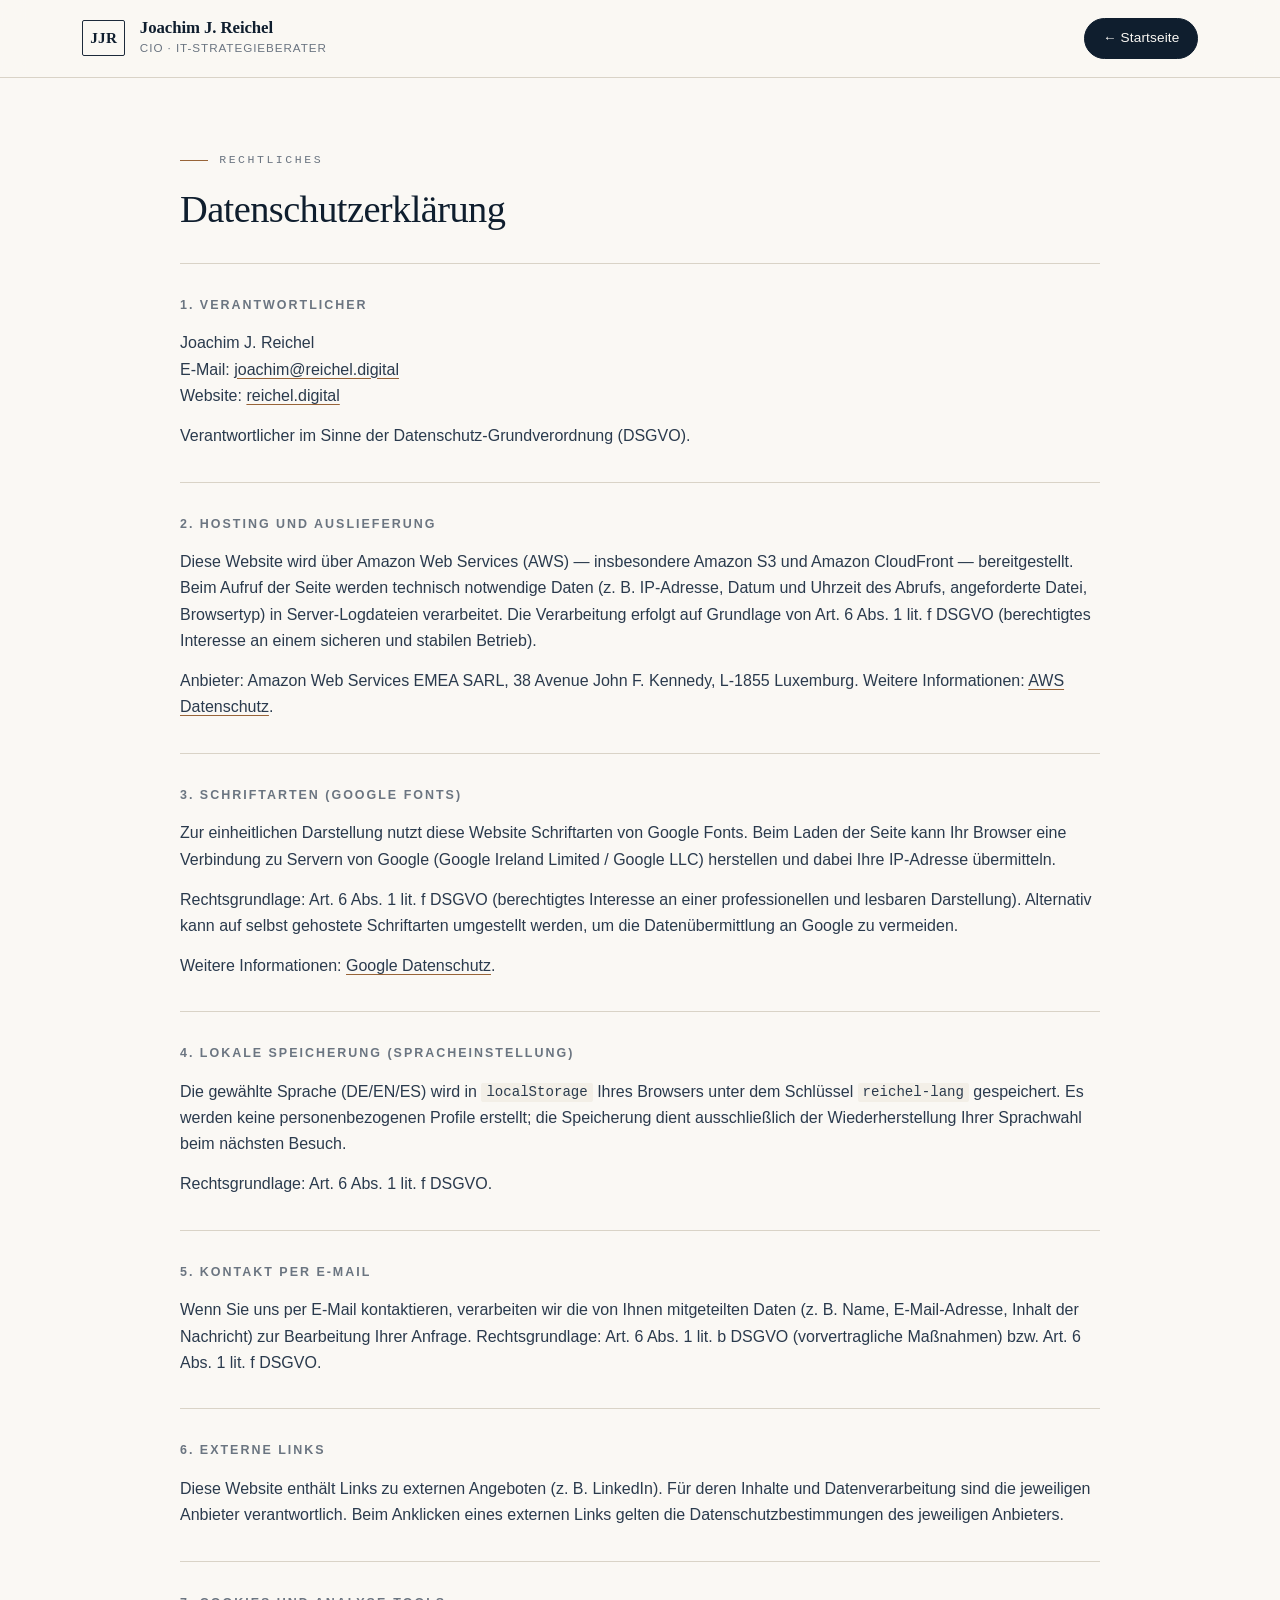
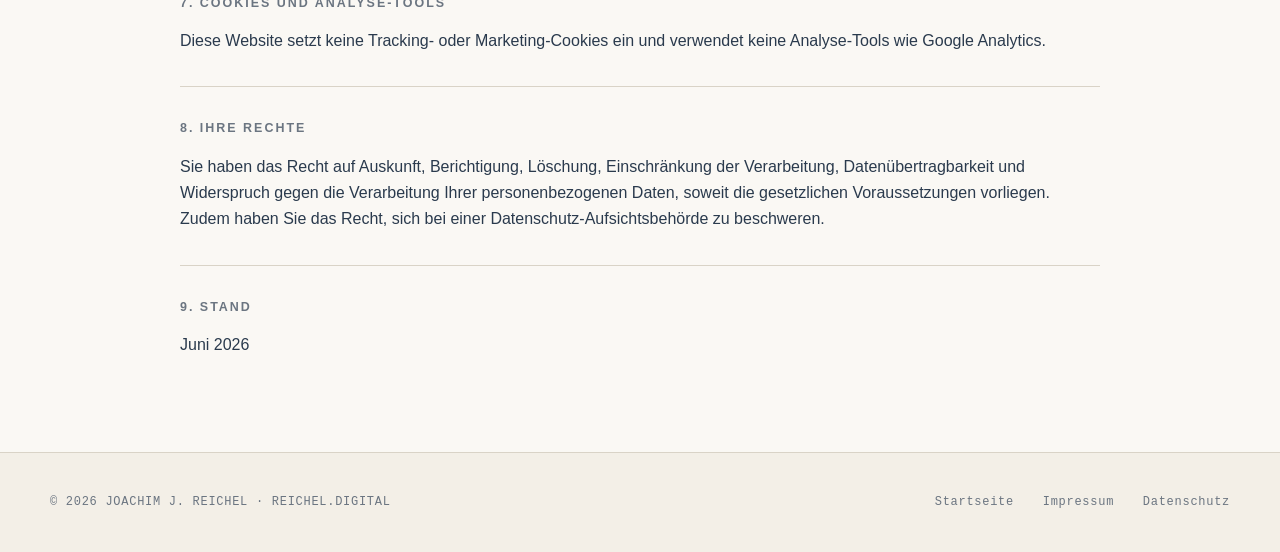
==== datenschutz.html @ 37ec3836 "Website für Produktion verbessern: SEO, Rechtliches und Performance. Portrait optimieren, Impressum/" ====
<!DOCTYPE html>
<html lang="de">
<head>
<meta charset="UTF-8" />
<title>Datenschutz — Joachim J. Reichel</title>
<meta name="viewport" content="width=device-width, initial-scale=1" />
<meta name="robots" content="noindex" />
<link rel="icon" href="favicon.svg" type="image/svg+xml" />
<link rel="stylesheet" href="styles.css" />
</head>
<body class="legal-page">
<a class="skip-link" href="#main">Zum Inhalt springen</a>
<header class="site-header">
  <div class="nav">
    <a href="index.html" class="brand" aria-label="Zur Startseite">
      <span class="brand-mark">JJR</span>
      <span>
        <span class="brand-name">Joachim J. Reichel</span>
        <span class="brand-role">CIO · IT-Strategieberater</span>
      </span>
    </a>
    <div class="nav-right">
      <a href="index.html" class="nav-cta legal-back">← Startseite</a>
    </div>
  </div>
</header>

<main id="main" class="legal-main">
  <div class="inner narrow">
    <div class="kicker">Rechtliches</div>
    <h1 class="section-title">Datenschutzerklärung</h1>

    <div class="legal-block">
      <h2>1. Verantwortlicher</h2>
      <p>
        Joachim J. Reichel<br />
        E-Mail: <a href="mailto:joachim@reichel.digital">joachim@reichel.digital</a><br />
        Website: <a href="https://reichel.digital/">reichel.digital</a>
      </p>
      <p>Verantwortlicher im Sinne der Datenschutz-Grundverordnung (DSGVO).</p>
    </div>

    <div class="legal-block">
      <h2>2. Hosting und Auslieferung</h2>
      <p>
        Diese Website wird über Amazon Web Services (AWS) — insbesondere Amazon S3 und
        Amazon CloudFront — bereitgestellt. Beim Aufruf der Seite werden technisch notwendige
        Daten (z. B. IP-Adresse, Datum und Uhrzeit des Abrufs, angeforderte Datei, Browsertyp)
        in Server-Logdateien verarbeitet. Die Verarbeitung erfolgt auf Grundlage von
        Art. 6 Abs. 1 lit. f DSGVO (berechtigtes Interesse an einem sicheren und stabilen Betrieb).
      </p>
      <p>
        Anbieter: Amazon Web Services EMEA SARL, 38 Avenue John F. Kennedy, L-1855 Luxemburg.
        Weitere Informationen:
        <a href="https://aws.amazon.com/de/privacy/" target="_blank" rel="noopener">AWS Datenschutz</a>.
      </p>
    </div>

    <div class="legal-block">
      <h2>3. Schriftarten (Google Fonts)</h2>
      <p>
        Zur einheitlichen Darstellung nutzt diese Website Schriftarten von Google Fonts.
        Beim Laden der Seite kann Ihr Browser eine Verbindung zu Servern von Google
        (Google Ireland Limited / Google LLC) herstellen und dabei Ihre IP-Adresse übermitteln.
      </p>
      <p>
        Rechtsgrundlage: Art. 6 Abs. 1 lit. f DSGVO (berechtigtes Interesse an einer
        professionellen und lesbaren Darstellung). Alternativ kann auf selbst gehostete
        Schriftarten umgestellt werden, um die Datenübermittlung an Google zu vermeiden.
      </p>
      <p>
        Weitere Informationen:
        <a href="https://policies.google.com/privacy" target="_blank" rel="noopener">Google Datenschutz</a>.
      </p>
    </div>

    <div class="legal-block">
      <h2>4. Lokale Speicherung (Spracheinstellung)</h2>
      <p>
        Die gewählte Sprache (DE/EN/ES) wird in <code>localStorage</code> Ihres Browsers
        unter dem Schlüssel <code>reichel-lang</code> gespeichert. Es werden keine personenbezogenen
        Profile erstellt; die Speicherung dient ausschließlich der Wiederherstellung Ihrer
        Sprachwahl beim nächsten Besuch.
      </p>
      <p>Rechtsgrundlage: Art. 6 Abs. 1 lit. f DSGVO.</p>
    </div>

    <div class="legal-block">
      <h2>5. Kontakt per E-Mail</h2>
      <p>
        Wenn Sie uns per E-Mail kontaktieren, verarbeiten wir die von Ihnen mitgeteilten Daten
        (z. B. Name, E-Mail-Adresse, Inhalt der Nachricht) zur Bearbeitung Ihrer Anfrage.
        Rechtsgrundlage: Art. 6 Abs. 1 lit. b DSGVO (vorvertragliche Maßnahmen) bzw.
        Art. 6 Abs. 1 lit. f DSGVO.
      </p>
    </div>

    <div class="legal-block">
      <h2>6. Externe Links</h2>
      <p>
        Diese Website enthält Links zu externen Angeboten (z. B. LinkedIn). Für deren Inhalte
        und Datenverarbeitung sind die jeweiligen Anbieter verantwortlich. Beim Anklicken
        eines externen Links gelten die Datenschutzbestimmungen des jeweiligen Anbieters.
      </p>
    </div>

    <div class="legal-block">
      <h2>7. Cookies und Analyse-Tools</h2>
      <p>
        Diese Website setzt keine Tracking- oder Marketing-Cookies ein und verwendet
        keine Analyse-Tools wie Google Analytics.
      </p>
    </div>

    <div class="legal-block">
      <h2>8. Ihre Rechte</h2>
      <p>
        Sie haben das Recht auf Auskunft, Berichtigung, Löschung, Einschränkung der Verarbeitung,
        Datenübertragbarkeit und Widerspruch gegen die Verarbeitung Ihrer personenbezogenen Daten,
        soweit die gesetzlichen Voraussetzungen vorliegen. Zudem haben Sie das Recht, sich bei
        einer Datenschutz-Aufsichtsbehörde zu beschweren.
      </p>
    </div>

    <div class="legal-block">
      <h2>9. Stand</h2>
      <p>Juni 2026</p>
    </div>
  </div>
</main>

<footer class="site-footer">
  <div class="footer-inner">
    <div>© <span class="year"></span> JOACHIM J. REICHEL · REICHEL.DIGITAL</div>
    <div class="footer-links">
      <a href="index.html">Startseite</a>
      <a href="impressum.html">Impressum</a>
      <a href="datenschutz.html" aria-current="page">Datenschutz</a>
    </div>
  </div>
</footer>

<script>document.querySelectorAll('.year').forEach(el => el.textContent = new Date().getFullYear());</script>
</body>
</html>
---- styles.css ----
/* ============================================================
   Joachim J. Reichel – reichel.digital
   Editorial, ruhig, vertrauensstiftend
   ============================================================ */

:root {
  /* Farben – warmes Off-White mit tiefem Navy */
  --bg:            #faf8f4;
  --bg-deep:       #f3efe7;
  --ink:           #0f1e2e;
  --ink-soft:      #2a3a4d;
  --muted:         #6b7581;
  --line:          #d9d3c7;
  --line-strong:   #1c2a3a;
  --accent:        oklch(55% 0.09 60);   /* gedämpftes Messing */
  --accent-soft:   oklch(55% 0.09 60 / 0.10);

  /* Typo */
  --serif: "Source Serif 4", "Source Serif Pro", Georgia, "Times New Roman", serif;
  --sans:  "Inter", -apple-system, BlinkMacSystemFont, "Segoe UI", Helvetica, Arial, sans-serif;
  --mono:  "JetBrains Mono", ui-monospace, SFMono-Regular, Menlo, Consolas, monospace;

  /* Rhythmus */
  --max:    1180px;
  --narrow: 920px;
}

* { box-sizing: border-box; margin: 0; padding: 0; }

html { scroll-behavior: smooth; }

@media (prefers-reduced-motion: reduce) {
  html { scroll-behavior: auto; }
  *, *::before, *::after {
    animation-duration: 0.01ms !important;
    animation-iteration-count: 1 !important;
    transition-duration: 0.01ms !important;
  }
}

/* ---------- Skip link ---------- */
.skip-link {
  position: absolute;
  left: 1rem;
  top: -100%;
  z-index: 100;
  padding: 0.65rem 1rem;
  background: var(--ink);
  color: var(--bg);
  font-size: 0.85rem;
  border-radius: 2px;
}

.skip-link:focus {
  top: 1rem;
}

/* ---------- Focus ---------- */
a:focus-visible,
button:focus-visible {
  outline: 2px solid var(--accent);
  outline-offset: 3px;
}

.lang-switch button:focus-visible {
  outline-offset: 2px;
}

body {
  font-family: var(--sans);
  font-size: 17px;
  line-height: 1.6;
  color: var(--ink);
  background: var(--bg);
  -webkit-font-smoothing: antialiased;
  -moz-osx-font-smoothing: grayscale;
  font-feature-settings: "ss01", "cv11";
  text-rendering: optimizeLegibility;
}

a { color: inherit; text-decoration: none; }

img { display: block; max-width: 100%; }

::selection { background: var(--ink); color: var(--bg); }

/* ---------- Sprachcontainer ---------- */
.lang { display: none; }
.lang.active { display: block; }

/* ---------- Header ---------- */
.site-header {
  position: sticky;
  top: 0;
  z-index: 40;
  background: color-mix(in srgb, var(--bg) 92%, transparent);
  backdrop-filter: saturate(1.4) blur(12px);
  -webkit-backdrop-filter: saturate(1.4) blur(12px);
  border-bottom: 1px solid var(--line);
}

.nav {
  max-width: var(--max);
  margin: 0 auto;
  padding: 1.1rem 2rem;
  display: flex;
  align-items: center;
  justify-content: space-between;
  gap: 2rem;
}

.brand {
  display: flex;
  align-items: center;
  gap: 0.9rem;
}

.brand-mark {
  min-width: 42px;
  height: 36px;
  padding: 0 0.45rem;
  border: 1px solid var(--line-strong);
  display: grid;
  place-items: center;
  font-family: var(--serif);
  font-weight: 600;
  font-size: 0.95rem;
  color: var(--ink);
  letter-spacing: 0.02em;
  border-radius: 2px;
}

.brand-name {
  display: block;
  font-family: var(--serif);
  font-size: 1.05rem;
  font-weight: 600;
  letter-spacing: -0.005em;
  color: var(--ink);
  line-height: 1.1;
}

.brand-role {
  display: block;
  font-size: 0.73rem;
  color: var(--muted);
  letter-spacing: 0.08em;
  text-transform: uppercase;
  margin-top: 2px;
  white-space: nowrap;
}

.nav-links {
  display: flex;
  gap: 2.1rem;
  font-size: 0.88rem;
  align-items: center;
  color: var(--ink-soft);
}

.nav-links a {
  position: relative;
  padding: 0.25rem 0;
  transition: color 0.18s ease;
}

.nav-links a:hover { color: var(--ink); }

.nav-links a::after {
  content: "";
  position: absolute;
  left: 0;
  right: 0;
  bottom: -2px;
  height: 1px;
  background: var(--ink);
  transform: scaleX(0);
  transform-origin: left;
  transition: transform 0.22s ease;
}

.nav-links a:hover::after { transform: scaleX(1); }

.nav-right {
  display: flex;
  align-items: center;
  gap: 1.2rem;
}

.lang-switch {
  display: flex;
  font-size: 0.72rem;
  letter-spacing: 0.12em;
  color: var(--muted);
  font-family: var(--mono);
}

.lang-switch button {
  background: none;
  border: none;
  padding: 0.3rem 0.55rem;
  cursor: pointer;
  color: inherit;
  letter-spacing: inherit;
  font-family: inherit;
  transition: color 0.15s;
  border-radius: 2px;
}

.lang-switch button:hover { color: var(--ink); }

.lang-switch button.on {
  color: var(--ink);
  font-weight: 600;
}

.lang-switch .sep {
  opacity: 0.4;
  padding: 0.3rem 0;
}

.nav-cta {
  font-size: 0.85rem;
  padding: 0.55rem 1.1rem;
  background: var(--ink);
  color: var(--bg);
  border-radius: 999px;
  border: 1px solid var(--ink);
  cursor: pointer;
  font-family: inherit;
  letter-spacing: 0.01em;
  transition: background 0.18s, color 0.18s, transform 0.12s;
}

.nav-cta:hover {
  background: transparent;
  color: var(--ink);
}

.nav-toggle {
  display: none;
  background: none;
  border: 1px solid var(--line-strong);
  width: 40px;
  height: 40px;
  border-radius: 2px;
  font-size: 1.1rem;
  cursor: pointer;
  color: var(--ink);
}

/* ---------- Sections ---------- */
section { padding: 6rem 2rem; }
.inner { max-width: var(--max); margin: 0 auto; }
.narrow { max-width: var(--narrow); margin: 0 auto; }

.kicker {
  font-family: var(--mono);
  font-size: 0.72rem;
  letter-spacing: 0.22em;
  text-transform: uppercase;
  color: var(--muted);
  display: inline-flex;
  align-items: center;
  gap: 0.7rem;
  margin-bottom: 1.1rem;
}

.kicker::before {
  content: "";
  width: 28px;
  height: 1px;
  background: var(--accent);
  display: inline-block;
}

h1, h2, h3 {
  font-family: var(--serif);
  font-weight: 500;
  color: var(--ink);
  letter-spacing: -0.015em;
  text-wrap: balance;
}

.section-title {
  font-size: clamp(1.8rem, 3vw, 2.4rem);
  line-height: 1.15;
  margin-bottom: 1rem;
}

.section-lede {
  font-size: 1.05rem;
  color: var(--ink-soft);
  max-width: 42rem;
  line-height: 1.6;
  text-wrap: pretty;
}

/* ---------- Hero ---------- */
.hero {
  padding-top: 4rem;
  padding-bottom: 6rem;
  position: relative;
}

.hero-grid {
  display: grid;
  grid-template-columns: minmax(0, 1.15fr) minmax(0, 1fr);
  gap: 4rem;
  align-items: center;
}

.hero-headline {
  font-family: var(--serif);
  font-size: clamp(2.4rem, 5vw, 4rem);
  font-weight: 400;
  line-height: 1.05;
  letter-spacing: -0.025em;
  color: var(--ink);
  margin-bottom: 1.75rem;
  text-wrap: balance;
}

.hero-headline em {
  font-style: italic;
  font-weight: 400;
  color: var(--accent);
}

.hero-lede {
  font-size: 1.12rem;
  line-height: 1.55;
  color: var(--ink-soft);
  max-width: 30rem;
  margin-bottom: 2.2rem;
  text-wrap: pretty;
}

.hero-actions {
  display: flex;
  gap: 1rem;
  flex-wrap: wrap;
  align-items: center;
}

.btn {
  font-family: inherit;
  font-size: 0.92rem;
  padding: 0.85rem 1.5rem;
  border-radius: 999px;
  border: 1px solid transparent;
  cursor: pointer;
  display: inline-flex;
  align-items: center;
  gap: 0.55rem;
  letter-spacing: 0.005em;
  transition: background 0.18s ease, color 0.18s ease, border-color 0.18s ease, transform 0.12s ease;
}

.btn-primary {
  background: var(--ink);
  color: var(--bg);
  border-color: var(--ink);
}

.btn-primary:hover {
  background: transparent;
  color: var(--ink);
}

.btn-ghost {
  background: transparent;
  color: var(--ink);
  border-color: var(--line-strong);
}

.btn-ghost:hover {
  background: var(--ink);
  color: var(--bg);
  border-color: var(--ink);
}

.btn .arrow {
  display: inline-block;
  transition: transform 0.2s ease;
}

.btn:hover .arrow { transform: translateX(3px); }

/* Portrait – editorial Rahmen */
.portrait-wrap {
  position: relative;
  aspect-ratio: 4 / 5;
  overflow: hidden;
  background: var(--bg-deep);
  border-radius: 2px;
}

.portrait-wrap img {
  width: 100%;
  height: 100%;
  object-fit: cover;
  object-position: 58% 18%;
  filter: saturate(0.92) contrast(1.02);
}

.portrait-caption {
  position: absolute;
  left: 0;
  right: 0;
  bottom: 0;
  padding: 1rem 1.2rem;
  background: linear-gradient(to top, rgba(15, 30, 46, 0.82), transparent);
  color: rgba(255, 255, 255, 0.92);
  font-family: var(--mono);
  font-size: 0.7rem;
  letter-spacing: 0.14em;
  text-transform: uppercase;
  display: flex;
  justify-content: space-between;
  align-items: flex-end;
}

.portrait-meta-lines {
  display: flex;
  flex-direction: column;
  gap: 0.2rem;
}

.portrait-meta-lines span:first-child { color: #fff; }
.portrait-meta-lines span:last-child { opacity: 0.7; letter-spacing: 0.1em; }

/* ---------- Credentials-Streifen ---------- */
.creds {
  padding: 2.2rem 2rem;
  border-top: 1px solid var(--line);
  border-bottom: 1px solid var(--line);
  background: var(--bg-deep);
}

.creds-inner {
  max-width: var(--max);
  margin: 0 auto;
  display: grid;
  grid-template-columns: auto 1fr;
  gap: 3rem;
  align-items: center;
}

.creds-label {
  font-family: var(--mono);
  font-size: 0.7rem;
  letter-spacing: 0.18em;
  text-transform: uppercase;
  color: var(--muted);
  max-width: 11rem;
  line-height: 1.4;
}

.creds-list {
  display: grid;
  grid-template-columns: repeat(4, minmax(0, 1fr));
  gap: 2.5rem;
}

.cred {
  display: flex;
  flex-direction: column;
  gap: 0.3rem;
  border-left: 1px solid var(--line);
  padding-left: 1.3rem;
}

.cred-num {
  font-family: var(--serif);
  font-size: 1.8rem;
  line-height: 1;
  font-weight: 500;
  color: var(--ink);
  letter-spacing: -0.02em;
}

.cred-num sup {
  font-size: 0.9rem;
  font-weight: 400;
  margin-left: 2px;
  color: var(--accent);
  top: -0.5em;
  position: relative;
}

.cred-label {
  font-size: 0.8rem;
  color: var(--ink-soft);
  line-height: 1.4;
}

/* ---------- Services ---------- */
.services {
  background: var(--bg);
}

.services-header {
  display: grid;
  grid-template-columns: minmax(0, 1fr) minmax(0, 1fr);
  gap: 3rem;
  align-items: flex-end;
  margin-bottom: 4rem;
}

.services-list {
  display: flex;
  flex-direction: column;
}

.service {
  display: grid;
  grid-template-columns: 5rem minmax(0, 2fr) minmax(0, 3fr);
  gap: 3rem;
  padding: 2.4rem 0;
  border-top: 1px solid var(--line);
  align-items: flex-start;
  transition: background 0.2s ease;
  margin: 0 -1rem;
  padding-left: 1rem;
  padding-right: 1rem;
}

.service:last-child { border-bottom: 1px solid var(--line); }

.service:hover { background: var(--bg-deep); }

.service-num {
  font-family: var(--serif);
  font-size: 1.6rem;
  font-weight: 500;
  color: var(--accent);
  letter-spacing: -0.01em;
}

.service-title {
  font-family: var(--serif);
  font-size: 1.45rem;
  line-height: 1.2;
  font-weight: 500;
  color: var(--ink);
  letter-spacing: -0.015em;
}

.service-body p {
  font-size: 1rem;
  color: var(--ink-soft);
  line-height: 1.6;
  margin-bottom: 1.1rem;
  text-wrap: pretty;
}

.service-list {
  list-style: none;
  display: flex;
  flex-direction: column;
  gap: 0.55rem;
}

.service-list li {
  font-size: 0.92rem;
  color: var(--ink-soft);
  padding-left: 1.2rem;
  position: relative;
  line-height: 1.5;
}

.service-list li::before {
  content: "";
  position: absolute;
  left: 0;
  top: 0.65rem;
  width: 8px;
  height: 1px;
  background: var(--accent);
}

/* ---------- Projects / Approach ---------- */
.approach {
  background: var(--bg-deep);
  border-top: 1px solid var(--line);
  border-bottom: 1px solid var(--line);
}

.approach-grid {
  display: grid;
  grid-template-columns: minmax(0, 1fr) minmax(0, 1.2fr);
  gap: 4rem;
  align-items: flex-start;
}

.approach-engagements {
  list-style: none;
  display: flex;
  flex-direction: column;
  gap: 1.4rem;
  margin-top: 2rem;
}

.approach-engagements li {
  display: grid;
  grid-template-columns: auto 1fr;
  gap: 1.1rem;
  align-items: flex-start;
  padding-bottom: 1.4rem;
  border-bottom: 1px solid var(--line);
  font-size: 0.98rem;
  line-height: 1.5;
  color: var(--ink-soft);
}

.approach-engagements li:last-child { border-bottom: none; }

.approach-engagements .tag {
  font-family: var(--mono);
  font-size: 0.68rem;
  letter-spacing: 0.14em;
  text-transform: uppercase;
  color: var(--accent);
  padding: 0.3rem 0.55rem;
  border: 1px solid var(--accent);
  border-radius: 2px;
  white-space: nowrap;
  background: var(--bg);
}

.principles {
  background: var(--ink);
  color: var(--bg);
  padding: 2.4rem;
  border-radius: 2px;
  position: relative;
  overflow: hidden;
}

.principles h3 {
  color: var(--bg);
  font-size: 1.3rem;
  margin-bottom: 1.2rem;
}

.principles p {
  font-size: 0.98rem;
  color: rgba(250, 248, 244, 0.75);
  line-height: 1.6;
  margin-bottom: 1.8rem;
}

.principles-list {
  list-style: none;
  display: flex;
  flex-direction: column;
  gap: 1rem;
}

.principles-list li {
  display: grid;
  grid-template-columns: auto 1fr;
  gap: 1rem;
  padding-top: 1rem;
  border-top: 1px solid rgba(250, 248, 244, 0.14);
  font-size: 0.92rem;
  color: rgba(250, 248, 244, 0.9);
}

.principles-list li:first-child {
  border-top: none;
  padding-top: 0;
}

.principles-list .pnum {
  font-family: var(--serif);
  font-style: italic;
  font-size: 0.95rem;
  color: var(--accent);
  min-width: 1.2rem;
}

/* ---------- About ---------- */
.about-grid {
  display: grid;
  grid-template-columns: minmax(0, 1.1fr) minmax(0, 1fr);
  gap: 5rem;
  align-items: flex-start;
}

.about-copy {
  max-width: 34rem;
}

.about-copy p {
  font-size: 1.05rem;
  line-height: 1.7;
  color: var(--ink-soft);
  margin-bottom: 1.3rem;
  text-wrap: pretty;
}

.about-copy p:first-of-type::first-letter {
  font-family: var(--serif);
  font-size: 3.8rem;
  line-height: 0.9;
  float: left;
  padding: 0.3rem 0.7rem 0 0;
  color: var(--ink);
  font-weight: 500;
}

.about-card {
  border: 1px solid var(--line-strong);
  padding: 2rem;
  background: var(--bg);
  border-radius: 2px;
}

.about-card h3 {
  font-size: 1.05rem;
  font-family: var(--sans);
  font-weight: 600;
  letter-spacing: 0.01em;
  margin-bottom: 1.3rem;
  text-transform: uppercase;
  font-size: 0.78rem;
  letter-spacing: 0.18em;
  color: var(--muted);
  font-family: var(--mono);
}

.about-list {
  list-style: none;
  display: flex;
  flex-direction: column;
}

.about-list li {
  padding: 1rem 0;
  border-top: 1px solid var(--line);
  font-size: 0.95rem;
  line-height: 1.5;
  color: var(--ink-soft);
  display: grid;
  grid-template-columns: 1.8rem 1fr;
  align-items: baseline;
  gap: 0.5rem;
}

.about-list li:first-child { border-top: none; }

.about-list .idx {
  font-family: var(--mono);
  font-size: 0.72rem;
  color: var(--accent);
  letter-spacing: 0.1em;
}

.about-list strong {
  color: var(--ink);
  font-weight: 600;
}

/* ---------- Sailing ---------- */
.sailing {
  background: var(--ink);
  color: var(--bg);
  position: relative;
  overflow: hidden;
}

.sailing .kicker { color: rgba(250, 248, 244, 0.6); }
.sailing .kicker::before { background: var(--accent); }
.sailing h2 { color: var(--bg); }

.sailing-grid {
  display: grid;
  grid-template-columns: minmax(0, 1fr) minmax(0, 1fr);
  gap: 5rem;
  align-items: center;
}

.sailing-intro {
  font-size: 1.1rem;
  color: rgba(250, 248, 244, 0.8);
  line-height: 1.6;
  margin: 1.3rem 0 2rem;
  text-wrap: pretty;
}

.sailing-quote {
  font-family: var(--serif);
  font-style: italic;
  font-size: 1.5rem;
  line-height: 1.4;
  color: var(--bg);
  border-left: 2px solid var(--accent);
  padding-left: 1.5rem;
  margin: 2rem 0;
  text-wrap: balance;
}

.sailing-principles {
  list-style: none;
  display: flex;
  flex-direction: column;
  gap: 1.2rem;
}

.sailing-principles li {
  display: grid;
  grid-template-columns: auto 1fr;
  gap: 1.2rem;
  padding-bottom: 1.2rem;
  border-bottom: 1px solid rgba(250, 248, 244, 0.14);
  font-size: 0.98rem;
  color: rgba(250, 248, 244, 0.85);
  line-height: 1.5;
}

.sailing-principles li:last-child { border-bottom: none; padding-bottom: 0; }

.sailing-principles .roman {
  font-family: var(--serif);
  font-style: italic;
  color: var(--accent);
  min-width: 1.8rem;
  font-size: 0.95rem;
}

.sailing-principles strong {
  color: var(--bg);
  font-weight: 600;
  display: block;
  margin-bottom: 0.25rem;
  font-family: var(--serif);
  font-style: italic;
  font-size: 1.05rem;
}

.sailing-illus {
  aspect-ratio: 3/4;
  background: linear-gradient(160deg, #132334 0%, #0a1622 60%, #050c14 100%);
  border: 1px solid rgba(250, 248, 244, 0.1);
  border-radius: 2px;
  position: relative;
  overflow: hidden;
  padding: 2rem;
  display: flex;
  flex-direction: column;
  justify-content: space-between;
}

.sailing-illus svg { width: 100%; height: auto; }

.sailing-illus-label {
  font-family: var(--mono);
  font-size: 0.7rem;
  letter-spacing: 0.16em;
  text-transform: uppercase;
  color: rgba(250, 248, 244, 0.55);
  display: flex;
  justify-content: space-between;
}

.sailing-illus-title {
  font-family: var(--serif);
  font-style: italic;
  font-size: 1.6rem;
  color: var(--bg);
}

/* ---------- Contact ---------- */
.contact {
  background: var(--bg);
}

.contact-grid {
  display: grid;
  grid-template-columns: minmax(0, 1fr) minmax(0, 1fr);
  gap: 4rem;
  align-items: flex-start;
  margin-top: 3rem;
}

.contact-primary {
  border: 1px solid var(--line-strong);
  padding: 2.5rem;
  background: var(--bg);
  border-radius: 2px;
}

.contact-primary p {
  font-size: 1rem;
  color: var(--ink-soft);
  line-height: 1.6;
  margin-bottom: 1.8rem;
}

.contact-row {
  padding: 1.1rem 0;
  border-top: 1px solid var(--line);
  display: grid;
  grid-template-columns: 7rem 1fr;
  align-items: baseline;
  gap: 1rem;
}

.contact-row:first-of-type { border-top: none; }

.contact-label {
  font-family: var(--mono);
  font-size: 0.7rem;
  letter-spacing: 0.16em;
  text-transform: uppercase;
  color: var(--muted);
}

.contact-value {
  font-size: 1rem;
  color: var(--ink);
}

.contact-value a {
  text-decoration: underline;
  text-decoration-thickness: 1px;
  text-underline-offset: 3px;
  text-decoration-color: var(--accent);
  transition: color 0.15s;
}

.contact-value a:hover { color: var(--accent); }

.contact-aside h3 {
  font-size: 0.78rem;
  letter-spacing: 0.18em;
  text-transform: uppercase;
  font-family: var(--mono);
  font-weight: 400;
  color: var(--muted);
  margin-bottom: 1.5rem;
}

.contact-aside ol {
  list-style: none;
  counter-reset: stepcount;
  display: flex;
  flex-direction: column;
  gap: 1.4rem;
}

.contact-aside ol li {
  counter-increment: stepcount;
  display: grid;
  grid-template-columns: 2rem 1fr;
  gap: 0.8rem;
  font-size: 1rem;
  line-height: 1.5;
  color: var(--ink-soft);
}

.contact-aside ol li::before {
  content: counter(stepcount, decimal-leading-zero);
  font-family: var(--mono);
  font-size: 0.8rem;
  color: var(--accent);
  letter-spacing: 0.06em;
  padding-top: 2px;
}

.contact-close {
  margin-top: 2rem;
  font-style: italic;
  font-family: var(--serif);
  font-size: 1.05rem;
  line-height: 1.5;
  color: var(--ink);
  padding-top: 1.8rem;
  border-top: 1px solid var(--line);
  text-wrap: pretty;
}

/* ---------- Footer ---------- */
.site-footer {
  border-top: 1px solid var(--line);
  padding: 2.5rem 2rem;
  font-size: 0.85rem;
  color: var(--muted);
  background: var(--bg-deep);
}

.footer-inner {
  max-width: var(--max);
  margin: 0 auto;
  display: flex;
  flex-wrap: wrap;
  justify-content: space-between;
  align-items: center;
  gap: 1rem;
  font-family: var(--mono);
  font-size: 0.75rem;
  letter-spacing: 0.06em;
}

.footer-links {
  display: flex;
  gap: 1.8rem;
}

.footer-links a:hover { color: var(--ink); }

/* ---------- Responsive ---------- */
@media (max-width: 1000px) {
  .hero-grid,
  .services-header,
  .approach-grid,
  .about-grid,
  .sailing-grid,
  .contact-grid {
    grid-template-columns: minmax(0, 1fr);
    gap: 3rem;
  }

  .hero { padding-bottom: 4rem; }

  .creds-inner {
    grid-template-columns: 1fr;
    gap: 1.5rem;
  }

  .creds-list {
    grid-template-columns: repeat(2, minmax(0, 1fr));
    gap: 1.8rem 2rem;
  }

  .service {
    grid-template-columns: 3rem 1fr;
    gap: 1rem 1.5rem;
  }

  .service-body {
    grid-column: 1 / -1;
    margin-top: 0.5rem;
  }

  section { padding: 4.5rem 1.5rem; }

  .nav { padding: 1rem 1.5rem; gap: 1rem; }
}

@media (max-width: 720px) {
  body { font-size: 16px; }

  .nav-links { display: none; }
  .nav-links.open {
    display: flex;
    position: absolute;
    top: 100%;
    left: 0;
    right: 0;
    flex-direction: column;
    gap: 0;
    background: var(--bg);
    border-bottom: 1px solid var(--line);
    padding: 0.5rem 1.5rem 1.5rem;
  }
  .nav-links.open a {
    padding: 0.9rem 0;
    border-bottom: 1px solid var(--line);
  }
  .nav-toggle { display: block; }
  .nav-cta { display: none; }

  .hero { padding-top: 2.5rem; }

  .about-copy p:first-of-type::first-letter {
    font-size: 3rem;
  }

  .sailing-quote { font-size: 1.25rem; }

  .contact-primary, .principles { padding: 1.6rem; }

  .contact-row {
    grid-template-columns: 1fr;
    gap: 0.2rem;
  }

  .footer-inner { flex-direction: column; align-items: flex-start; }
}

/* ---------- Legal pages ---------- */
.legal-page .legal-main {
  padding: 4rem 2rem 5rem;
}

.legal-block {
  margin-top: 2rem;
  padding-top: 2rem;
  border-top: 1px solid var(--line);
}

.legal-block:first-of-type {
  margin-top: 1.5rem;
}

.legal-block h2 {
  font-family: var(--sans);
  font-size: 0.78rem;
  font-weight: 600;
  letter-spacing: 0.16em;
  text-transform: uppercase;
  color: var(--muted);
  margin-bottom: 0.9rem;
}

.legal-block p,
.legal-block li {
  font-size: 1rem;
  line-height: 1.65;
  color: var(--ink-soft);
  margin-bottom: 0.85rem;
}

.legal-block a {
  text-decoration: underline;
  text-decoration-color: var(--accent);
  text-underline-offset: 3px;
}

.legal-block code {
  font-family: var(--mono);
  font-size: 0.88em;
  background: var(--bg-deep);
  padding: 0.1em 0.35em;
  border-radius: 2px;
}

.legal-back {
  white-space: nowrap;
}

@media (max-width: 720px) {
  .legal-page .nav-cta.legal-back { display: inline-flex; }
}
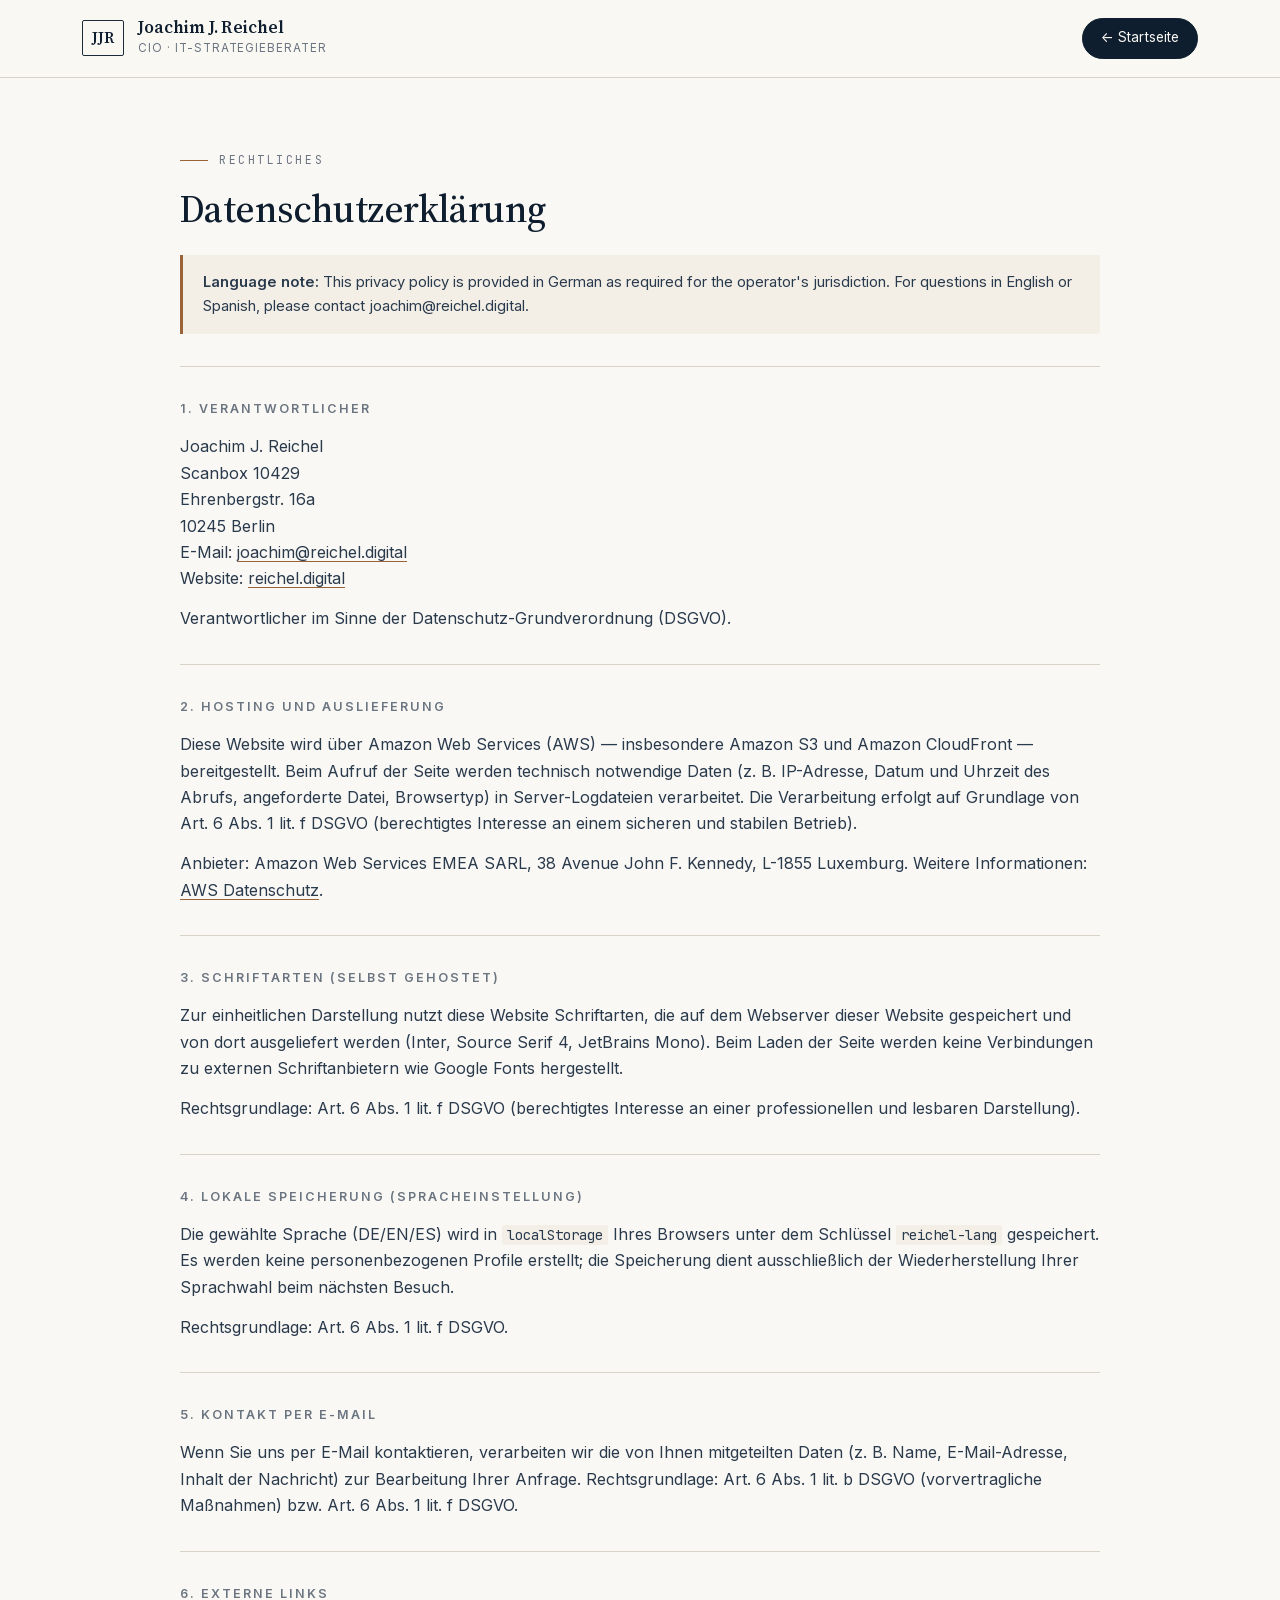
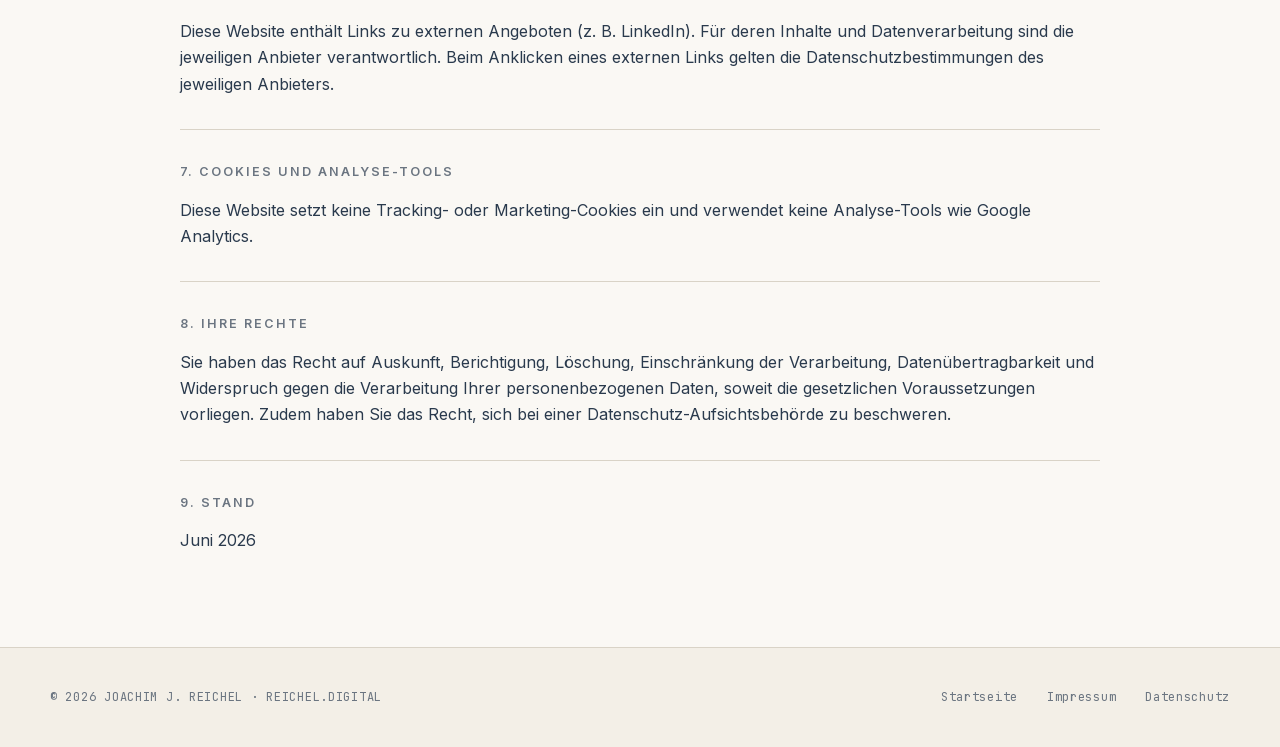
==== commit 53872187: "Fonts selbst hosten, Rechtliches vervollständigen und A11y verbessern. DSGVO-konforme Schriften, vol" ====
--- a/datenschutz.html
+++ b/datenschutz.html
@@ -6,6 +6,7 @@
 <meta name="viewport" content="width=device-width, initial-scale=1" />
 <meta name="robots" content="noindex" />
 <link rel="icon" href="favicon.svg" type="image/svg+xml" />
+<link rel="stylesheet" href="fonts.css" />
 <link rel="stylesheet" href="styles.css" />
 </head>
 <body class="legal-page">
@@ -30,10 +31,17 @@
     <div class="kicker">Rechtliches</div>
     <h1 class="section-title">Datenschutzerklärung</h1>
 
+    <div class="legal-notice" lang="en">
+      <p><strong>Language note:</strong> This privacy policy is provided in German as required for the operator's jurisdiction. For questions in English or Spanish, please contact <a href="mailto:joachim@reichel.digital">joachim@reichel.digital</a>.</p>
+    </div>
+
     <div class="legal-block">
       <h2>1. Verantwortlicher</h2>
       <p>
         Joachim J. Reichel<br />
+        Scanbox 10429<br />
+        Ehrenbergstr. 16a<br />
+        10245 Berlin<br />
         E-Mail: <a href="mailto:joachim@reichel.digital">joachim@reichel.digital</a><br />
         Website: <a href="https://reichel.digital/">reichel.digital</a>
       </p>
@@ -57,21 +65,14 @@
     </div>
 
     <div class="legal-block">
-      <h2>3. Schriftarten (Google Fonts)</h2>
+      <h2>3. Schriftarten (selbst gehostet)</h2>
       <p>
-        Zur einheitlichen Darstellung nutzt diese Website Schriftarten von Google Fonts.
-        Beim Laden der Seite kann Ihr Browser eine Verbindung zu Servern von Google
-        (Google Ireland Limited / Google LLC) herstellen und dabei Ihre IP-Adresse übermitteln.
+        Zur einheitlichen Darstellung nutzt diese Website Schriftarten, die auf dem
+        Webserver dieser Website gespeichert und von dort ausgeliefert werden
+        (Inter, Source Serif 4, JetBrains Mono). Beim Laden der Seite werden keine
+        Verbindungen zu externen Schriftanbietern wie Google Fonts hergestellt.
       </p>
-      <p>
-        Rechtsgrundlage: Art. 6 Abs. 1 lit. f DSGVO (berechtigtes Interesse an einer
-        professionellen und lesbaren Darstellung). Alternativ kann auf selbst gehostete
-        Schriftarten umgestellt werden, um die Datenübermittlung an Google zu vermeiden.
-      </p>
-      <p>
-        Weitere Informationen:
-        <a href="https://policies.google.com/privacy" target="_blank" rel="noopener">Google Datenschutz</a>.
-      </p>
+      <p>Rechtsgrundlage: Art. 6 Abs. 1 lit. f DSGVO (berechtigtes Interesse an einer professionellen und lesbaren Darstellung).</p>
     </div>
 
     <div class="legal-block">
--- a/fonts.css
+++ b/fonts.css
@@ -0,0 +1,33 @@
+/* Self-hosted fonts — no requests to Google (DSGVO-friendly) */
+
+@font-face {
+  font-family: "Inter";
+  font-style: normal;
+  font-weight: 400 600;
+  font-display: swap;
+  src: url("fonts/inter-latin.woff2") format("woff2");
+}
+
+@font-face {
+  font-family: "JetBrains Mono";
+  font-style: normal;
+  font-weight: 400 500;
+  font-display: swap;
+  src: url("fonts/jetbrains-mono-latin.woff2") format("woff2");
+}
+
+@font-face {
+  font-family: "Source Serif 4";
+  font-style: normal;
+  font-weight: 400 600;
+  font-display: swap;
+  src: url("fonts/source-serif-4-latin.woff2") format("woff2");
+}
+
+@font-face {
+  font-family: "Source Serif 4";
+  font-style: italic;
+  font-weight: 400 500;
+  font-display: swap;
+  src: url("fonts/source-serif-4-latin-italic.woff2") format("woff2");
+}
--- a/styles.css
+++ b/styles.css
@@ -1052,6 +1052,11 @@
 
 @media (max-width: 720px) {
   body { font-size: 16px; }
+
+  .nav {
+    position: relative;
+    flex-wrap: wrap;
+  }
 
   .nav-links { display: none; }
   .nav-links.open {
@@ -1071,7 +1076,12 @@
     border-bottom: 1px solid var(--line);
   }
   .nav-toggle { display: block; }
-  .nav-cta { display: none; }
+  .nav-cta {
+    display: inline-flex;
+    font-size: 0.75rem;
+    padding: 0.45rem 0.85rem;
+    white-space: nowrap;
+  }
 
   .hero { padding-top: 2.5rem; }
 
@@ -1094,6 +1104,21 @@
 /* ---------- Legal pages ---------- */
 .legal-page .legal-main {
   padding: 4rem 2rem 5rem;
+}
+
+.legal-notice {
+  margin-top: 1.5rem;
+  padding: 1rem 1.25rem;
+  background: var(--bg-deep);
+  border-left: 3px solid var(--accent);
+  border-radius: 0 2px 2px 0;
+}
+
+.legal-notice p {
+  font-size: 0.92rem;
+  line-height: 1.6;
+  color: var(--ink-soft);
+  margin: 0;
 }
 
 .legal-block {
